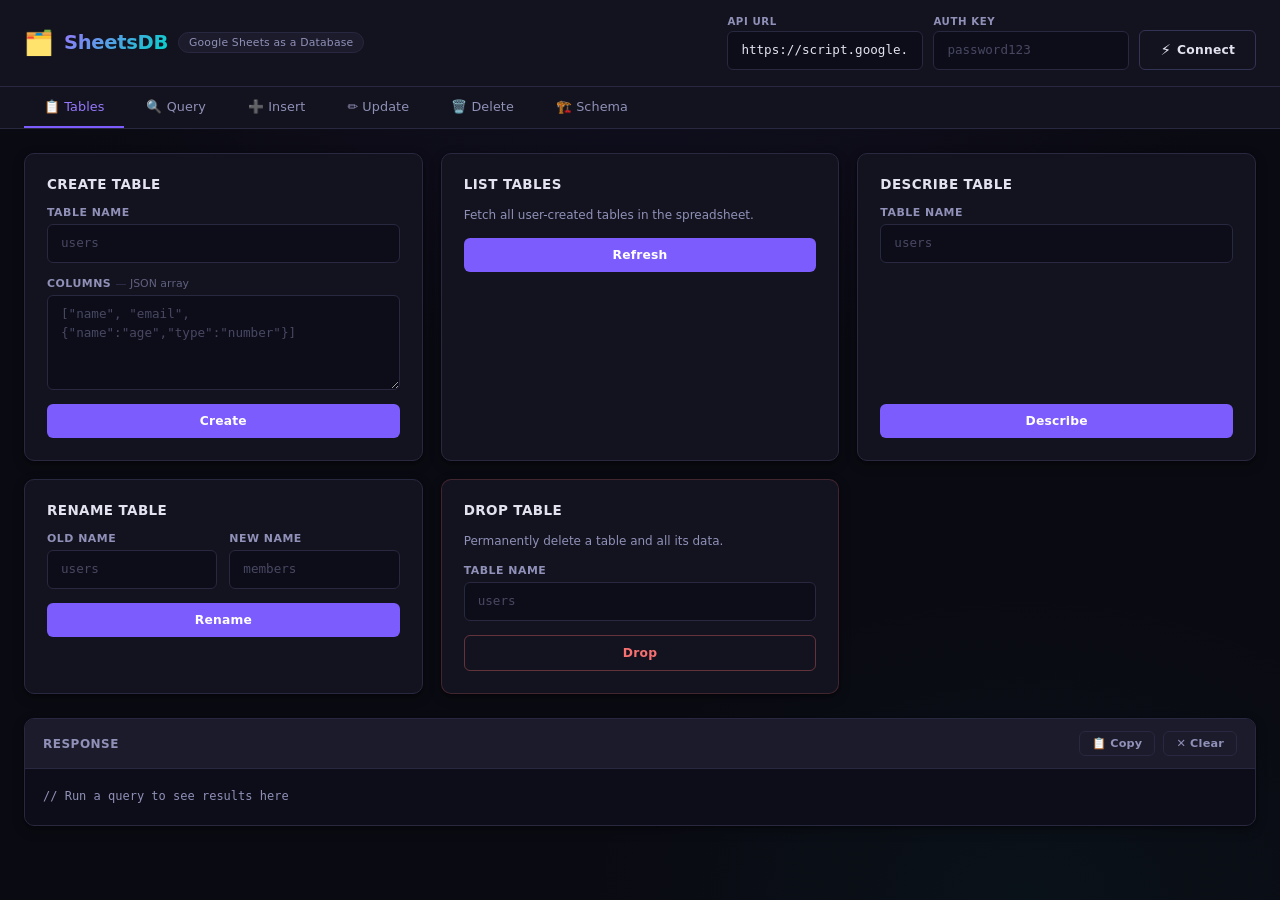
==== index.html @ 81054f44 "Website branch created" ====
<!DOCTYPE html>
<html lang="en">
<head>
<meta charset="UTF-8">
<meta name="viewport" content="width=device-width, initial-scale=1.0">
<title>SheetsDB — Google Sheets Database</title>
<link rel="stylesheet" href="styles.css">
</head>
<body>

<!-- ============================================================
     Header
============================================================ -->
<header class="header">
  <div class="header-brand">
    <span class="logo">🗂️</span>
    <h1>SheetsDB</h1>
    <span class="badge">Google Sheets as a Database</span>
  </div>
  <div class="header-config">
    <div class="config-group">
      <label for="apiUrl">API URL</label>
      <input type="text" id="apiUrl" value="https://script.google.com/macros/s/AKfycbwqo9jxBcoDenlgIgzk5Wjebfg2Gyu5W9qb6j3zvbtv10daXHPXQWfPDOC732-76v42/exec" autocomplete="off">
    </div>
    <div class="config-group">
      <label for="authKey">Auth Key</label>
      <input type="password" id="authKey" placeholder="password123" autocomplete="off">
    </div>
    <button id="btnConnect" class="btn btn-outline" title="Test connection">
      <span class="btn-icon">&#9889;</span> Connect
    </button>
  </div>
</header>

<!-- ============================================================
     Tabs
============================================================ -->
<nav class="tabs" id="tabNav">
  <button class="tab active" data-tab="tables">📋 Tables</button>
  <button class="tab" data-tab="query">🔍 Query</button>
  <button class="tab" data-tab="insert">➕ Insert</button>
  <button class="tab" data-tab="update">✏️ Update</button>
  <button class="tab" data-tab="delete">🗑️ Delete</button>
  <button class="tab" data-tab="schema">🏗️ Schema</button>
</nav>

<!-- ============================================================
     Main content
============================================================ -->
<main class="main">

  <!-- ========================================
       Tables
  ======================================== -->
  <section class="panel active" id="panel-tables">
    <div class="card-grid">

      <div class="card">
        <h3>Create Table</h3>
        <div class="field">
          <label>Table Name</label>
          <input type="text" id="ct-name" placeholder="users">
        </div>
        <div class="field">
          <label>Columns <span class="hint">JSON array</span></label>
          <textarea id="ct-columns" rows="4" placeholder='["name", "email", {"name":"age","type":"number"}]'></textarea>
        </div>
        <button class="btn btn-primary" data-action="createTable">Create</button>
      </div>

      <div class="card">
        <h3>List Tables</h3>
        <p class="card-desc">Fetch all user-created tables in the spreadsheet.</p>
        <button class="btn btn-primary" data-action="listTables">Refresh</button>
        <div id="tableList" class="inline-result"></div>
      </div>

      <div class="card">
        <h3>Describe Table</h3>
        <div class="field">
          <label>Table Name</label>
          <input type="text" id="desc-name" placeholder="users">
        </div>
        <button class="btn btn-primary" data-action="describeTable">Describe</button>
      </div>

      <div class="card">
        <h3>Rename Table</h3>
        <div class="field-row">
          <div class="field">
            <label>Old Name</label>
            <input type="text" id="rn-old" placeholder="users">
          </div>
          <div class="field">
            <label>New Name</label>
            <input type="text" id="rn-new" placeholder="members">
          </div>
        </div>
        <button class="btn btn-primary" data-action="renameTable">Rename</button>
      </div>

      <div class="card card-danger">
        <h3>Drop Table</h3>
        <p class="card-desc">Permanently delete a table and all its data.</p>
        <div class="field">
          <label>Table Name</label>
          <input type="text" id="drop-name" placeholder="users">
        </div>
        <button class="btn btn-danger" data-action="dropTable">Drop</button>
      </div>

    </div>
  </section>

  <!-- ========================================
       Query
  ======================================== -->
  <section class="panel" id="panel-query">
    <div class="card card-wide">
      <h3>SELECT Query</h3>
      <div class="field-row">
        <div class="field flex-2">
          <label>Table</label>
          <input type="text" id="q-table" placeholder="users">
        </div>
        <div class="field flex-3">
          <label>Where <span class="hint">e.g. age&gt;18;name=John</span></label>
          <input type="text" id="q-where" placeholder="age>18">
        </div>
      </div>
      <div class="field-row">
        <div class="field">
          <label>Select <span class="hint">comma-separated</span></label>
          <input type="text" id="q-select" placeholder="name,email">
        </div>
        <div class="field">
          <label>Sort <span class="hint">-age = desc, +name = asc</span></label>
          <input type="text" id="q-sort" placeholder="-age">
        </div>
        <div class="field field-sm">
          <label>Limit</label>
          <input type="number" id="q-limit" placeholder="50" min="0">
        </div>
        <div class="field field-sm">
          <label>Offset</label>
          <input type="number" id="q-offset" placeholder="0" min="0">
        </div>
      </div>
      <button class="btn btn-primary" data-action="query">Run Query</button>
      <span id="queryCount" class="result-count"></span>
    </div>
  </section>

  <!-- ========================================
       Insert
  ======================================== -->
  <section class="panel" id="panel-insert">
    <div class="card card-wide">
      <h3>Insert Rows</h3>
      <div class="field-row">
        <div class="field flex-2">
          <label>Table</label>
          <input type="text" id="ins-table" placeholder="users">
        </div>
        <div class="field" style="align-self:flex-end">
          <label class="toggle">
            <input type="checkbox" id="ins-bulk">
            <span class="toggle-track"></span>
            Bulk Insert
          </label>
        </div>
      </div>
      <div class="field">
        <label id="ins-label">Record <span class="hint">JSON object</span></label>
        <textarea id="ins-data" rows="5" placeholder='{"name":"John","age":25}'></textarea>
      </div>
      <button class="btn btn-primary" data-action="insert">Insert</button>
    </div>
  </section>

  <!-- ========================================
       Update
  ======================================== -->
  <section class="panel" id="panel-update">
    <div class="card card-wide">
      <h3>UPDATE Rows</h3>
      <div class="field">
        <label>Table</label>
        <input type="text" id="upd-table" placeholder="users">
      </div>
      <div class="field-row">
        <div class="field">
          <label>Where <span class="hint">e.g. id=4</span></label>
          <input type="text" id="upd-where" placeholder="id=4">
        </div>
        <div class="field">
          <label>Values <span class="hint">JSON object</span></label>
          <input type="text" id="upd-values" placeholder='{"email":"new@test.com"}'>
        </div>
      </div>
      <button class="btn btn-primary" data-action="update">Update</button>
    </div>
  </section>

  <!-- ========================================
       Delete
  ======================================== -->
  <section class="panel" id="panel-delete">
    <div class="card card-wide card-danger">
      <h3>DELETE Rows</h3>
      <p class="card-desc">Rows matching the where clause will be permanently removed.</p>
      <div class="field-row">
        <div class="field flex-2">
          <label>Table</label>
          <input type="text" id="del-table" placeholder="users">
        </div>
        <div class="field flex-3">
          <label>Where <span class="hint">e.g. id=4</span></label>
          <input type="text" id="del-where" placeholder="id=4">
        </div>
      </div>
      <button class="btn btn-danger" data-action="deleteRows">Delete Rows</button>
    </div>
  </section>

  <!-- ========================================
       Schema
  ======================================== -->
  <section class="panel" id="panel-schema">
    <div class="card-grid">

      <div class="card">
        <h3>Add Column</h3>
        <div class="field">
          <label>Table</label>
          <input type="text" id="ac-table" placeholder="users">
        </div>
        <div class="field-row">
          <div class="field">
            <label>Column Name</label>
            <input type="text" id="ac-name" placeholder="email">
          </div>
          <div class="field field-sm">
            <label>Type</label>
            <select id="ac-type">
              <option value="string">string</option>
              <option value="number">number</option>
              <option value="boolean">boolean</option>
              <option value="date">date</option>
              <option value="json">json</option>
            </select>
          </div>
        </div>
        <button class="btn btn-primary" data-action="addColumn">Add Column</button>
      </div>

      <div class="card">
        <h3>Remove Column</h3>
        <div class="field-row">
          <div class="field">
            <label>Table</label>
            <input type="text" id="rc-table" placeholder="users">
          </div>
          <div class="field">
            <label>Column</label>
            <input type="text" id="rc-name" placeholder="email">
          </div>
        </div>
        <button class="btn btn-danger" data-action="removeColumn">Remove</button>
      </div>

      <div class="card">
        <h3>Rename Column</h3>
        <div class="field">
          <label>Table</label>
          <input type="text" id="rnc-table" placeholder="users">
        </div>
        <div class="field-row">
          <div class="field">
            <label>Old Name</label>
            <input type="text" id="rnc-old" placeholder="email">
          </div>
          <div class="field">
            <label>New Name</label>
            <input type="text" id="rnc-new" placeholder="address">
          </div>
        </div>
        <button class="btn btn-primary" data-action="renameColumn">Rename</button>
      </div>

      <div class="card">
        <h3>Change Column Type</h3>
        <div class="field">
          <label>Table</label>
          <input type="text" id="cct-table" placeholder="users">
        </div>
        <div class="field-row">
          <div class="field">
            <label>Column</label>
            <input type="text" id="cct-column" placeholder="age">
          </div>
          <div class="field field-sm">
            <label>New Type</label>
            <select id="cct-type">
              <option value="string">string</option>
              <option value="number">number</option>
              <option value="boolean">boolean</option>
              <option value="date">date</option>
              <option value="json">json</option>
            </select>
          </div>
        </div>
        <button class="btn btn-primary" data-action="changeColumnType">Change Type</button>
      </div>

    </div>
  </section>

</main>

<!-- ============================================================
     Results panel
============================================================ -->
<section class="results" id="results">
  <div class="results-header">
    <h2>Response</h2>
    <div class="results-meta">
      <span id="resStatus" class="status-pill"></span>
      <span id="resTime" class="res-time"></span>
      <button id="btnCopy" class="btn btn-small" title="Copy response">📋 Copy</button>
      <button id="btnClear" class="btn btn-small" title="Clear results">✕ Clear</button>
    </div>
  </div>
  <pre id="resBody" class="results-body">// Run a query to see results here</pre>
</section>

<!-- ============================================================
     Toast container
============================================================ -->
<div class="toast-container" id="toasts"></div>

<script src="script.js"></script>
</body>
</html>
---- styles.css ----
/* ============================================================
   SheetsDB Demo — Premium Dark Theme
============================================================ */

:root {
  --bg:        #0a0a12;
  --surface:   #13131f;
  --surface2:  #1b1b2b;
  --border:    #282840;
  --border2:   #333355;
  --primary:   #7c5cfc;
  --primary-h: #9678fd;
  --primary-d: #6540e0;
  --secondary: #00d4c8;
  --success:   #2dd4bf;
  --error:     #f87171;
  --error-d:   #dc2626;
  --warning:   #fbbf24;
  --text:      #e2e2f0;
  --text-dim:  #9090b8;
  --text-muted:#606080;
  --code-bg:   #0d0d1a;
  --radius:    10px;
  --radius-sm: 6px;
  --shadow:    0 1px 3px rgba(0,0,0,.4), 0 4px 12px rgba(0,0,0,.25);
  --font:      'Inter', system-ui, -apple-system, 'Segoe UI', sans-serif;
  --mono:      'JetBrains Mono', 'Fira Code', 'Cascadia Code', monospace;
  --transition: 180ms ease;
}

*, *::before, *::after { box-sizing: border-box; margin: 0; padding: 0; }

html {
  font-size: 15px;
  background: var(--bg);
  color: var(--text);
  font-family: var(--font);
  -webkit-font-smoothing: antialiased;
}

body {
  min-height: 100vh;
  display: flex;
  flex-direction: column;
  background:
    radial-gradient(ellipse 70% 60% at 50% 0%, rgba(124,92,252,.06) 0%, transparent 70%),
    radial-gradient(ellipse 50% 50% at 80% 100%, rgba(0,212,200,.04) 0%, transparent 70%),
    var(--bg);
}

/* ============================================================
   Header
============================================================ */

.header {
  display: flex;
  align-items: center;
  justify-content: space-between;
  flex-wrap: wrap;
  gap: 16px;
  padding: 16px 24px;
  background: var(--surface);
  border-bottom: 1px solid var(--border);
  backdrop-filter: blur(12px);
  position: sticky;
  top: 0;
  z-index: 100;
}

.header-brand {
  display: flex;
  align-items: center;
  gap: 10px;
}

.logo { font-size: 1.6rem; }

.header-brand h1 {
  font-size: 1.3rem;
  font-weight: 700;
  letter-spacing: -.3px;
  background: linear-gradient(135deg, var(--primary-h), var(--secondary));
  -webkit-background-clip: text;
  -webkit-text-fill-color: transparent;
  background-clip: text;
}

.badge {
  font-size: .72rem;
  font-weight: 500;
  color: var(--text-dim);
  background: var(--surface2);
  border: 1px solid var(--border);
  padding: 3px 10px;
  border-radius: 99px;
  letter-spacing: .2px;
}

.header-config {
  display: flex;
  align-items: flex-end;
  gap: 10px;
  flex-wrap: wrap;
}

.config-group {
  display: flex;
  flex-direction: column;
  gap: 4px;
}

.config-group label {
  font-size: .68rem;
  font-weight: 600;
  text-transform: uppercase;
  letter-spacing: .6px;
  color: var(--text-dim);
}

.config-group input {
  width: 260px;
  padding: 8px 12px;
  font-size: .82rem;
  font-family: var(--mono);
}

/* ============================================================
   Tabs
============================================================ */

.tabs {
  display: flex;
  gap: 2px;
  padding: 0 24px;
  background: var(--surface);
  border-bottom: 1px solid var(--border);
  overflow-x: auto;
}

.tab {
  padding: 12px 20px;
  font-size: .85rem;
  font-weight: 500;
  color: var(--text-dim);
  background: none;
  border: none;
  border-bottom: 2px solid transparent;
  cursor: pointer;
  transition: all var(--transition);
  white-space: nowrap;
  font-family: var(--font);
  letter-spacing: .1px;
}

.tab:hover { color: var(--text); background: rgba(255,255,255,.02); }

.tab.active {
  color: var(--primary-h);
  border-bottom-color: var(--primary);
}

/* ============================================================
   Panel system
============================================================ */

.panel { display: none; padding: 24px; }
.panel.active { display: block; animation: fadeIn .25s ease; }

@keyframes fadeIn {
  from { opacity: 0; transform: translateY(6px); }
  to   { opacity: 1; transform: translateY(0); }
}

/* ============================================================
   Cards
============================================================ */

.card-grid {
  display: grid;
  grid-template-columns: repeat(auto-fill, minmax(360px, 1fr));
  gap: 18px;
}

.card {
  background: var(--surface);
  border: 1px solid var(--border);
  border-radius: var(--radius);
  padding: 22px;
  display: flex;
  flex-direction: column;
  gap: 14px;
  box-shadow: var(--shadow);
  transition: border-color var(--transition);
}

.card:hover { border-color: var(--border2); }

.card-wide { max-width: 820px; }

.card h3 {
  font-size: .9rem;
  font-weight: 700;
  letter-spacing: -.2px;
  color: var(--text);
  text-transform: uppercase;
  letter-spacing: .4px;
}

.card-desc {
  font-size: .8rem;
  color: var(--text-dim);
  line-height: 1.5;
}

.card-danger {
  border-color: rgba(248,113,113,.2);
}

.card-danger:hover {
  border-color: rgba(248,113,113,.4);
}

/* ============================================================
   Fields
============================================================ */

.field {
  display: flex;
  flex-direction: column;
  gap: 5px;
  flex: 1;
}

.field-sm { flex: 0 0 110px; }
.flex-2  { flex: 2; }
.flex-3  { flex: 3; }

.field label {
  font-size: .73rem;
  font-weight: 600;
  color: var(--text-dim);
  text-transform: uppercase;
  letter-spacing: .5px;
}

.hint {
  font-weight: 400;
  text-transform: none;
  color: var(--text-muted);
  letter-spacing: 0;
}

.hint::before { content: "— "; color: var(--border2); }

.field-row {
  display: flex;
  gap: 12px;
  align-items: flex-start;
}

/* ============================================================
   Inputs
============================================================ */

input[type="text"],
input[type="number"],
input[type="password"],
select,
textarea {
  width: 100%;
  padding: 9px 13px;
  background: var(--code-bg);
  border: 1px solid var(--border);
  border-radius: var(--radius-sm);
  color: var(--text);
  font-size: .84rem;
  font-family: var(--mono);
  transition: all var(--transition);
  outline: none;
  line-height: 1.5;
}

input:focus, select:focus, textarea:focus {
  border-color: var(--primary);
  box-shadow: 0 0 0 3px rgba(124,92,252,.12);
}

textarea { resize: vertical; min-height: 80px; }

select {
  cursor: pointer;
  appearance: none;
  background-image: url("data:image/svg+xml,%3Csvg xmlns='http://www.w3.org/2000/svg' width='12' height='12' viewBox='0 0 24 24' fill='none' stroke='%239090b8' stroke-width='2'%3E%3Cpath d='m6 9 6 6 6-6'/%3E%3C/svg%3E");
  background-repeat: no-repeat;
  background-position: right 10px center;
  padding-right: 32px;
}

::placeholder { color: var(--text-muted); opacity: .7; }

/* toggle */
.toggle {
  display: flex;
  align-items: center;
  gap: 8px;
  cursor: pointer;
  font-size: .8rem;
  color: var(--text-dim);
  user-select: none;
}

.toggle input { display: none; }

.toggle-track {
  width: 36px;
  height: 20px;
  background: var(--border);
  border-radius: 99px;
  position: relative;
  transition: all var(--transition);
}

.toggle-track::after {
  content: '';
  position: absolute;
  top: 2px;
  left: 2px;
  width: 16px;
  height: 16px;
  background: var(--text-dim);
  border-radius: 50%;
  transition: all var(--transition);
}

.toggle input:checked + .toggle-track {
  background: var(--primary-d);
}

.toggle input:checked + .toggle-track::after {
  left: 18px;
  background: var(--primary-h);
}

/* ============================================================
   Buttons
============================================================ */

.btn {
  display: inline-flex;
  align-items: center;
  justify-content: center;
  gap: 6px;
  padding: 10px 20px;
  font-size: .82rem;
  font-weight: 600;
  font-family: var(--font);
  border: none;
  border-radius: var(--radius-sm);
  cursor: pointer;
  transition: all var(--transition);
  letter-spacing: .2px;
  white-space: nowrap;
}

.btn:active { transform: scale(.97); }

.btn-primary {
  background: var(--primary);
  color: #fff;
}

.btn-primary:hover { background: var(--primary-h); box-shadow: 0 4px 16px rgba(124,92,252,.35); }

.btn-danger {
  background: transparent;
  color: var(--error);
  border: 1px solid rgba(248,113,113,.35);
}

.btn-danger:hover { background: var(--error); color: #fff; border-color: var(--error); }

.btn-outline {
  background: transparent;
  color: var(--text);
  border: 1px solid var(--border2);
}

.btn-outline:hover { border-color: var(--primary); color: var(--primary-h); }

.btn-small {
  padding: 5px 12px;
  font-size: .75rem;
  background: var(--surface2);
  color: var(--text-dim);
  border: 1px solid var(--border);
  border-radius: var(--radius-sm);
}

.btn-small:hover { color: var(--text); border-color: var(--border2); }

.btn-icon { font-size: 1rem; }

/* ============================================================
   Results panel
============================================================ */

.results {
  margin: 0 24px 24px;
  background: var(--surface);
  border: 1px solid var(--border);
  border-radius: var(--radius);
  box-shadow: var(--shadow);
  overflow: hidden;
}

.results-header {
  display: flex;
  align-items: center;
  justify-content: space-between;
  padding: 12px 18px;
  background: var(--surface2);
  border-bottom: 1px solid var(--border);
  gap: 12px;
}

.results-header h2 {
  font-size: .8rem;
  font-weight: 700;
  text-transform: uppercase;
  letter-spacing: .5px;
  color: var(--text-dim);
}

.results-meta {
  display: flex;
  align-items: center;
  gap: 8px;
}

.status-pill {
  font-size: .7rem;
  font-weight: 700;
  padding: 2px 10px;
  border-radius: 99px;
  text-transform: uppercase;
  letter-spacing: .4px;
  opacity: 0;
  transition: opacity var(--transition);
}

.status-pill.ok    { opacity: 1; background: rgba(45,212,191,.15); color: var(--success); }
.status-pill.error { opacity: 1; background: rgba(248,113,113,.15); color: var(--error); }
.status-pill.info  { opacity: 1; background: rgba(124,92,252,.15); color: var(--primary-h); }

.res-time {
  font-size: .7rem;
  color: var(--text-muted);
  font-family: var(--mono);
}

.results-body {
  padding: 18px;
  font-family: var(--mono);
  font-size: .8rem;
  line-height: 1.65;
  color: var(--text-dim);
  background: var(--code-bg);
  overflow-x: auto;
  max-height: 460px;
  overflow-y: auto;
  white-space: pre-wrap;
  word-break: break-all;
}

.results-body.json-loaded { color: var(--text); }

/* ============================================================
   Inline result
============================================================ */

.inline-result {
  margin-top: 8px;
  font-family: var(--mono);
  font-size: .78rem;
  color: var(--text-dim);
  background: var(--code-bg);
  border: 1px solid var(--border);
  border-radius: var(--radius-sm);
  padding: 10px 14px;
  max-height: 160px;
  overflow-y: auto;
  white-space: pre-wrap;
}

.inline-result:empty { display: none; }

.result-count {
  font-size: .78rem;
  color: var(--text-dim);
  margin-left: 10px;
  font-family: var(--mono);
}

.result-count:empty { display: none; }

/* ============================================================
   Toast
============================================================ */

.toast-container {
  position: fixed;
  bottom: 20px;
  right: 20px;
  display: flex;
  flex-direction: column-reverse;
  gap: 8px;
  z-index: 999;
}

.toast {
  padding: 12px 20px;
  border-radius: var(--radius-sm);
  font-size: .82rem;
  font-weight: 500;
  color: #fff;
  box-shadow: 0 6px 24px rgba(0,0,0,.4);
  animation: slideIn .3s ease;
  max-width: 380px;
  backdrop-filter: blur(12px);
}

.toast.success { background: rgba(45,212,191,.9); }
.toast.error   { background: rgba(248,113,113,.9); }
.toast.info    { background: rgba(124,92,252,.9); }

@keyframes slideIn {
  from { opacity: 0; transform: translateX(30px); }
  to   { opacity: 1; transform: translateX(0); }
}

/* ============================================================
   Scrollbar
============================================================ */

::-webkit-scrollbar { width: 6px; height: 6px; }

::-webkit-scrollbar-track { background: transparent; }

::-webkit-scrollbar-thumb {
  background: var(--border2);
  border-radius: 99px;
}

::-webkit-scrollbar-thumb:hover { background: var(--text-muted); }

/* ============================================================
   Responsive
============================================================ */

@media (max-width: 768px) {
  .header {
    flex-direction: column;
    align-items: flex-start;
    padding: 14px 16px;
  }

  .header-config {
    width: 100%;
    flex-direction: column;
    align-items: stretch;
  }

  .config-group input { width: 100%; }

  .tabs { padding: 0 12px; gap: 0; }
  .tab { padding: 10px 14px; font-size: .78rem; }

  .panel { padding: 16px; }

  .card-grid { grid-template-columns: 1fr; }

  .field-row { flex-direction: column; }
  .field-sm { flex: 1; }

  .results { margin: 0 12px 16px; }
}
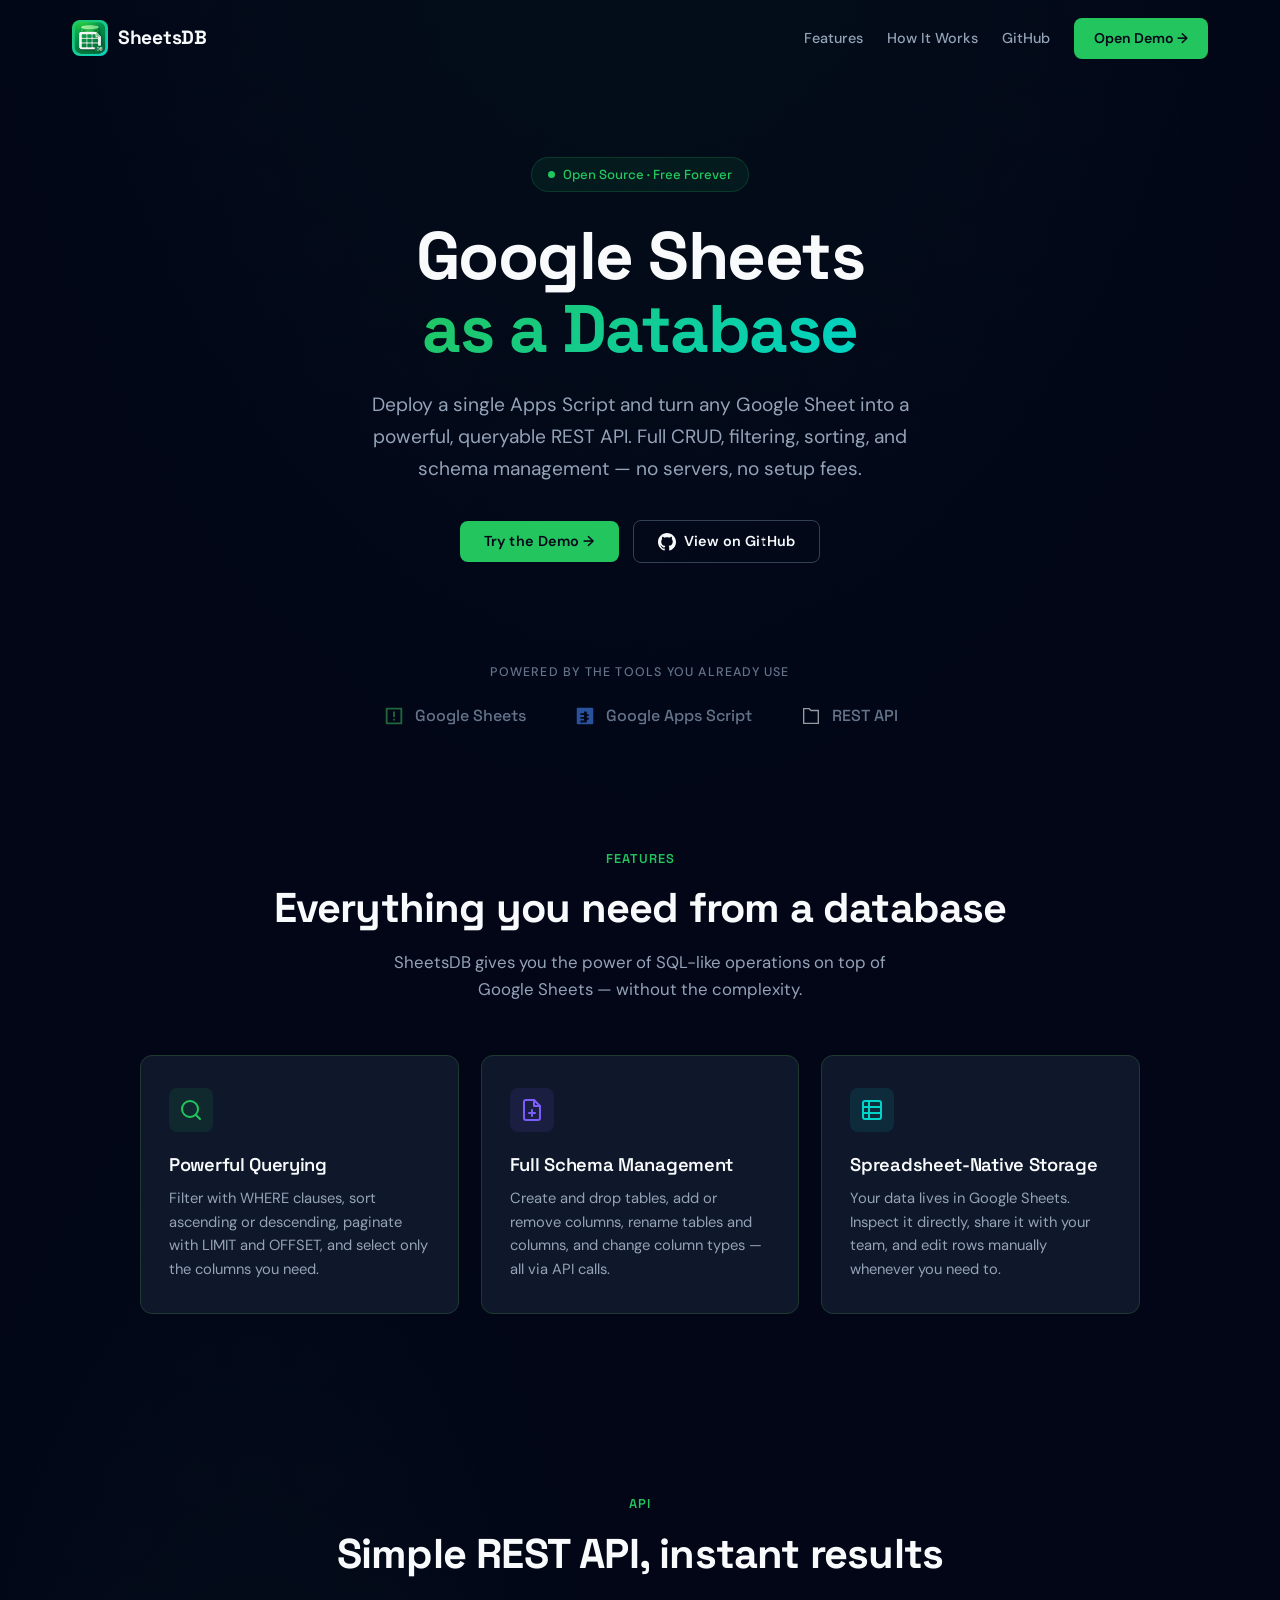
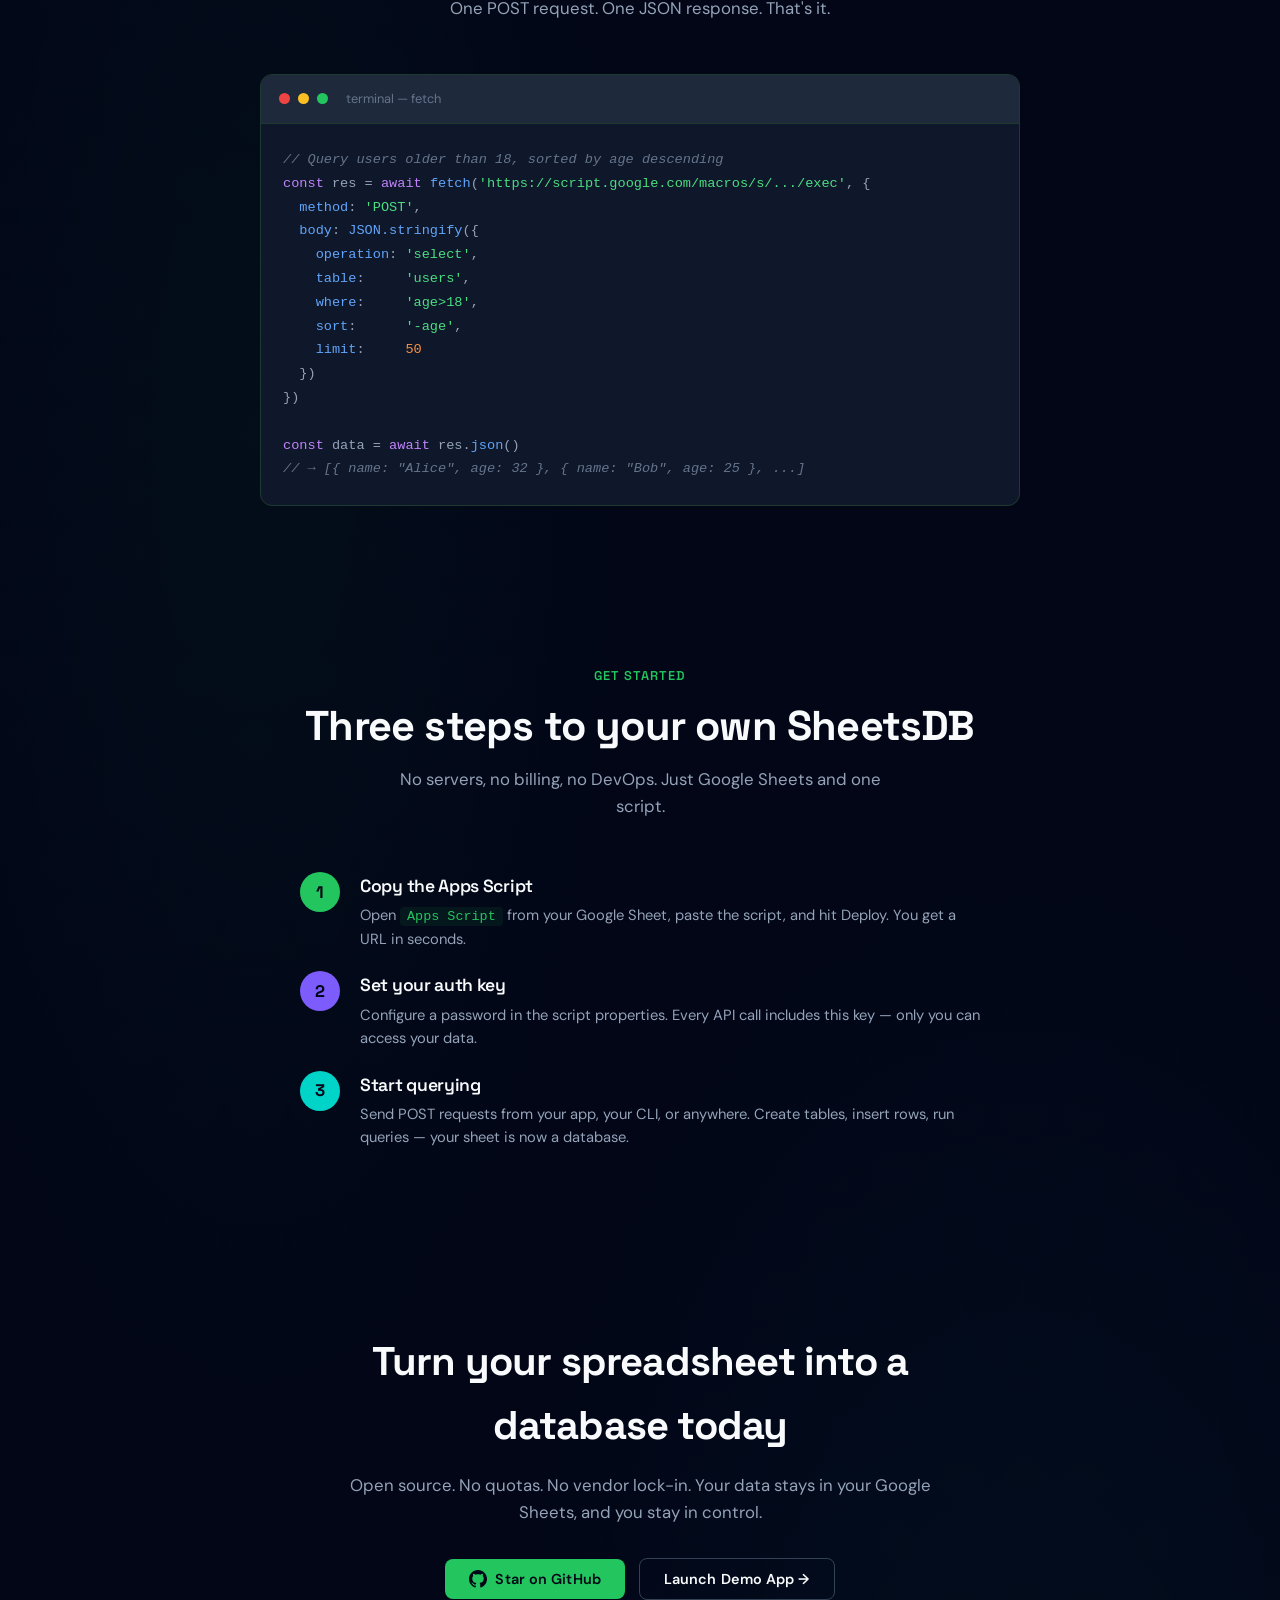
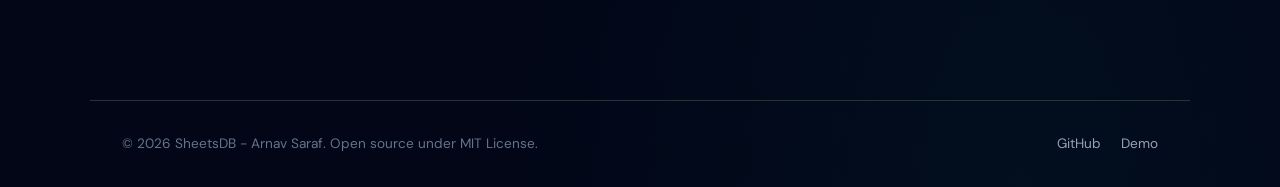
==== commit 131400ed: "Website demo finished I think" ====
--- a/index.html
+++ b/index.html
@@ -3,342 +3,186 @@
 <head>
 <meta charset="UTF-8">
 <meta name="viewport" content="width=device-width, initial-scale=1.0">
-<title>SheetsDB — Google Sheets Database</title>
+<title>SheetsDB — Google Sheets as a Database</title>
+<meta name="description" content="Turn any Google Sheet into a powerful, queryable database with a single Apps Script deployment. CRUD operations, filtering, sorting — all via REST API.">
+<link rel="preconnect" href="https://fonts.googleapis.com">
+<link rel="preconnect" href="https://fonts.gstatic.com" crossorigin>
+<link href="https://fonts.googleapis.com/css2?family=DM+Sans:wght@400;500;600;700&family=Space+Grotesk:wght@400;500;600;700&display=swap" rel="stylesheet">
+<link rel="icon" type="image/png" href="favicon.png">
 <link rel="stylesheet" href="styles.css">
 </head>
 <body>
 
-<!-- ============================================================
-     Header
-============================================================ -->
-<header class="header">
-  <div class="header-brand">
-    <span class="logo">🗂️</span>
-    <h1>SheetsDB</h1>
-    <span class="badge">Google Sheets as a Database</span>
+<!-- Nav -->
+<nav class="nav">
+  <a href="#" class="nav-brand">
+    <img class="nav-logo" src="favicon.png" alt="SheetsDB" width="36" height="36">
+    <span class="nav-name">SheetsDB</span>
+  </a>
+  <div class="nav-links">
+    <a href="#features" class="nav-link hide-mobile">Features</a>
+    <a href="#how-it-works" class="nav-link hide-mobile">How It Works</a>
+    <a href="https://github.com/Arnav-Saraf-Official/sheetsDB" class="nav-link" target="_blank" rel="noopener">GitHub</a>
+    <a href="app/" class="nav-cta">Open Demo →</a>
   </div>
-  <div class="header-config">
-    <div class="config-group">
-      <label for="apiUrl">API URL</label>
-      <input type="text" id="apiUrl" value="https://script.google.com/macros/s/AKfycbwqo9jxBcoDenlgIgzk5Wjebfg2Gyu5W9qb6j3zvbtv10daXHPXQWfPDOC732-76v42/exec" autocomplete="off">
-    </div>
-    <div class="config-group">
-      <label for="authKey">Auth Key</label>
-      <input type="password" id="authKey" placeholder="password123" autocomplete="off">
-    </div>
-    <button id="btnConnect" class="btn btn-outline" title="Test connection">
-      <span class="btn-icon">&#9889;</span> Connect
-    </button>
-  </div>
-</header>
-
-<!-- ============================================================
-     Tabs
-============================================================ -->
-<nav class="tabs" id="tabNav">
-  <button class="tab active" data-tab="tables">📋 Tables</button>
-  <button class="tab" data-tab="query">🔍 Query</button>
-  <button class="tab" data-tab="insert">➕ Insert</button>
-  <button class="tab" data-tab="update">✏️ Update</button>
-  <button class="tab" data-tab="delete">🗑️ Delete</button>
-  <button class="tab" data-tab="schema">🏗️ Schema</button>
 </nav>
 
-<!-- ============================================================
-     Main content
-============================================================ -->
-<main class="main">
+<!-- Hero -->
+<section class="hero">
+  <div class="hero-badge">
+    <span class="hero-badge-dot"></span>
+    Open Source · Free Forever
+  </div>
+  <h1>Google Sheets<br><span>as a Database</span></h1>
+  <p class="hero-sub">
+    Deploy a single Apps Script and turn any Google Sheet into a powerful,
+    queryable REST API. Full CRUD, filtering, sorting, and schema management
+    — no servers, no setup fees.
+  </p>
+  <div class="hero-actions">
+    <a href="app/" class="btn btn-primary">Try the Demo →</a>
+    <a href="https://github.com/Arnav-Saraf-Official/sheetsDB" class="btn btn-secondary" target="_blank" rel="noopener">
+      <svg width="18" height="18" viewBox="0 0 24 24" fill="currentColor"><path d="M12 0C5.37 0 0 5.37 0 12c0 5.3 3.438 9.8 8.205 11.385.6.113.82-.258.82-.577 0-.285-.01-1.04-.015-2.04-3.338.724-4.042-1.61-4.042-1.61-.546-1.385-1.335-1.755-1.335-1.755-1.087-.744.084-.729.084-.729 1.205.084 1.838 1.236 1.838 1.236 1.07 1.835 2.809 1.305 3.495.998.108-.776.418-1.305.762-1.604-2.665-.3-5.466-1.332-5.466-5.93 0-1.31.465-2.38 1.235-3.22-.135-.303-.54-1.523.105-3.176 0 0 1.005-.322 3.3 1.23.96-.267 1.98-.399 3-.405 1.02.006 2.04.138 3 .405 2.28-1.552 3.285-1.23 3.285-1.23.645 1.653.24 2.873.12 3.176.765.84 1.23 1.91 1.23 3.22 0 4.61-2.805 5.625-5.475 5.92.42.36.81 1.096.81 2.22 0 1.605-.015 2.896-.015 3.286 0 .315.21.69.825.57C20.565 21.795 24 17.295 24 12 24 5.37 18.63 0 12 0z"/></svg>
+      View on GitHub
+    </a>
+  </div>
+</section>
 
-  <!-- ========================================
-       Tables
-  ======================================== -->
-  <section class="panel active" id="panel-tables">
-    <div class="card-grid">
-
-      <div class="card">
-        <h3>Create Table</h3>
-        <div class="field">
-          <label>Table Name</label>
-          <input type="text" id="ct-name" placeholder="users">
-        </div>
-        <div class="field">
-          <label>Columns <span class="hint">JSON array</span></label>
-          <textarea id="ct-columns" rows="4" placeholder='["name", "email", {"name":"age","type":"number"}]'></textarea>
-        </div>
-        <button class="btn btn-primary" data-action="createTable">Create</button>
-      </div>
-
-      <div class="card">
-        <h3>List Tables</h3>
-        <p class="card-desc">Fetch all user-created tables in the spreadsheet.</p>
-        <button class="btn btn-primary" data-action="listTables">Refresh</button>
-        <div id="tableList" class="inline-result"></div>
-      </div>
-
-      <div class="card">
-        <h3>Describe Table</h3>
-        <div class="field">
-          <label>Table Name</label>
-          <input type="text" id="desc-name" placeholder="users">
-        </div>
-        <button class="btn btn-primary" data-action="describeTable">Describe</button>
-      </div>
-
-      <div class="card">
-        <h3>Rename Table</h3>
-        <div class="field-row">
-          <div class="field">
-            <label>Old Name</label>
-            <input type="text" id="rn-old" placeholder="users">
-          </div>
-          <div class="field">
-            <label>New Name</label>
-            <input type="text" id="rn-new" placeholder="members">
-          </div>
-        </div>
-        <button class="btn btn-primary" data-action="renameTable">Rename</button>
-      </div>
-
-      <div class="card card-danger">
-        <h3>Drop Table</h3>
-        <p class="card-desc">Permanently delete a table and all its data.</p>
-        <div class="field">
-          <label>Table Name</label>
-          <input type="text" id="drop-name" placeholder="users">
-        </div>
-        <button class="btn btn-danger" data-action="dropTable">Drop</button>
-      </div>
-
+<!-- Logo Bar -->
+<div class="logo-bar">
+  <p class="logo-bar-label">Powered by the tools you already use</p>
+  <div class="logo-bar-icons">
+    <div class="logo-bar-icon">
+      <svg width="22" height="22" viewBox="0 0 24 24" fill="#34A853"><path d="M4 3h16a1 1 0 0 1 1 1v16a1 1 0 0 1-1 1H4a1 1 0 0 1-1-1V4a1 1 0 0 1 1-1zm1 2v14h14V5H5zm6 2h2v6h-2V7zm0 8h2v2h-2v-2z"/></svg>
+      Google Sheets
     </div>
-  </section>
-
-  <!-- ========================================
-       Query
-  ======================================== -->
-  <section class="panel" id="panel-query">
-    <div class="card card-wide">
-      <h3>SELECT Query</h3>
-      <div class="field-row">
-        <div class="field flex-2">
-          <label>Table</label>
-          <input type="text" id="q-table" placeholder="users">
-        </div>
-        <div class="field flex-3">
-          <label>Where <span class="hint">e.g. age&gt;18;name=John</span></label>
-          <input type="text" id="q-where" placeholder="age>18">
-        </div>
-      </div>
-      <div class="field-row">
-        <div class="field">
-          <label>Select <span class="hint">comma-separated</span></label>
-          <input type="text" id="q-select" placeholder="name,email">
-        </div>
-        <div class="field">
-          <label>Sort <span class="hint">-age = desc, +name = asc</span></label>
-          <input type="text" id="q-sort" placeholder="-age">
-        </div>
-        <div class="field field-sm">
-          <label>Limit</label>
-          <input type="number" id="q-limit" placeholder="50" min="0">
-        </div>
-        <div class="field field-sm">
-          <label>Offset</label>
-          <input type="number" id="q-offset" placeholder="0" min="0">
-        </div>
-      </div>
-      <button class="btn btn-primary" data-action="query">Run Query</button>
-      <span id="queryCount" class="result-count"></span>
+    <div class="logo-bar-icon">
+      <svg width="22" height="22" viewBox="0 0 24 24" fill="#4285F4"><path d="M4 3h16a1 1 0 0 1 1 1v16a1 1 0 0 1-1 1H4a1 1 0 0 1-1-1V4a1 1 0 0 1 1-1zm7 4v2H7v2h4v2H7v2h4v2H7v2h6a1 1 0 0 0 1-1v-2h2v-2h-2v-2h2v-2h-2V8a1 1 0 0 0-1-1h-2z"/></svg>
+      Google Apps Script
     </div>
-  </section>
-
-  <!-- ========================================
-       Insert
-  ======================================== -->
-  <section class="panel" id="panel-insert">
-    <div class="card card-wide">
-      <h3>Insert Rows</h3>
-      <div class="field-row">
-        <div class="field flex-2">
-          <label>Table</label>
-          <input type="text" id="ins-table" placeholder="users">
-        </div>
-        <div class="field" style="align-self:flex-end">
-          <label class="toggle">
-            <input type="checkbox" id="ins-bulk">
-            <span class="toggle-track"></span>
-            Bulk Insert
-          </label>
-        </div>
-      </div>
-      <div class="field">
-        <label id="ins-label">Record <span class="hint">JSON object</span></label>
-        <textarea id="ins-data" rows="5" placeholder='{"name":"John","age":25}'></textarea>
-      </div>
-      <button class="btn btn-primary" data-action="insert">Insert</button>
-    </div>
-  </section>
-
-  <!-- ========================================
-       Update
-  ======================================== -->
-  <section class="panel" id="panel-update">
-    <div class="card card-wide">
-      <h3>UPDATE Rows</h3>
-      <div class="field">
-        <label>Table</label>
-        <input type="text" id="upd-table" placeholder="users">
-      </div>
-      <div class="field-row">
-        <div class="field">
-          <label>Where <span class="hint">e.g. id=4</span></label>
-          <input type="text" id="upd-where" placeholder="id=4">
-        </div>
-        <div class="field">
-          <label>Values <span class="hint">JSON object</span></label>
-          <input type="text" id="upd-values" placeholder='{"email":"new@test.com"}'>
-        </div>
-      </div>
-      <button class="btn btn-primary" data-action="update">Update</button>
-    </div>
-  </section>
-
-  <!-- ========================================
-       Delete
-  ======================================== -->
-  <section class="panel" id="panel-delete">
-    <div class="card card-wide card-danger">
-      <h3>DELETE Rows</h3>
-      <p class="card-desc">Rows matching the where clause will be permanently removed.</p>
-      <div class="field-row">
-        <div class="field flex-2">
-          <label>Table</label>
-          <input type="text" id="del-table" placeholder="users">
-        </div>
-        <div class="field flex-3">
-          <label>Where <span class="hint">e.g. id=4</span></label>
-          <input type="text" id="del-where" placeholder="id=4">
-        </div>
-      </div>
-      <button class="btn btn-danger" data-action="deleteRows">Delete Rows</button>
-    </div>
-  </section>
-
-  <!-- ========================================
-       Schema
-  ======================================== -->
-  <section class="panel" id="panel-schema">
-    <div class="card-grid">
-
-      <div class="card">
-        <h3>Add Column</h3>
-        <div class="field">
-          <label>Table</label>
-          <input type="text" id="ac-table" placeholder="users">
-        </div>
-        <div class="field-row">
-          <div class="field">
-            <label>Column Name</label>
-            <input type="text" id="ac-name" placeholder="email">
-          </div>
-          <div class="field field-sm">
-            <label>Type</label>
-            <select id="ac-type">
-              <option value="string">string</option>
-              <option value="number">number</option>
-              <option value="boolean">boolean</option>
-              <option value="date">date</option>
-              <option value="json">json</option>
-            </select>
-          </div>
-        </div>
-        <button class="btn btn-primary" data-action="addColumn">Add Column</button>
-      </div>
-
-      <div class="card">
-        <h3>Remove Column</h3>
-        <div class="field-row">
-          <div class="field">
-            <label>Table</label>
-            <input type="text" id="rc-table" placeholder="users">
-          </div>
-          <div class="field">
-            <label>Column</label>
-            <input type="text" id="rc-name" placeholder="email">
-          </div>
-        </div>
-        <button class="btn btn-danger" data-action="removeColumn">Remove</button>
-      </div>
-
-      <div class="card">
-        <h3>Rename Column</h3>
-        <div class="field">
-          <label>Table</label>
-          <input type="text" id="rnc-table" placeholder="users">
-        </div>
-        <div class="field-row">
-          <div class="field">
-            <label>Old Name</label>
-            <input type="text" id="rnc-old" placeholder="email">
-          </div>
-          <div class="field">
-            <label>New Name</label>
-            <input type="text" id="rnc-new" placeholder="address">
-          </div>
-        </div>
-        <button class="btn btn-primary" data-action="renameColumn">Rename</button>
-      </div>
-
-      <div class="card">
-        <h3>Change Column Type</h3>
-        <div class="field">
-          <label>Table</label>
-          <input type="text" id="cct-table" placeholder="users">
-        </div>
-        <div class="field-row">
-          <div class="field">
-            <label>Column</label>
-            <input type="text" id="cct-column" placeholder="age">
-          </div>
-          <div class="field field-sm">
-            <label>New Type</label>
-            <select id="cct-type">
-              <option value="string">string</option>
-              <option value="number">number</option>
-              <option value="boolean">boolean</option>
-              <option value="date">date</option>
-              <option value="json">json</option>
-            </select>
-          </div>
-        </div>
-        <button class="btn btn-primary" data-action="changeColumnType">Change Type</button>
-      </div>
-
-    </div>
-  </section>
-
-</main>
-
-<!-- ============================================================
-     Results panel
-============================================================ -->
-<section class="results" id="results">
-  <div class="results-header">
-    <h2>Response</h2>
-    <div class="results-meta">
-      <span id="resStatus" class="status-pill"></span>
-      <span id="resTime" class="res-time"></span>
-      <button id="btnCopy" class="btn btn-small" title="Copy response">📋 Copy</button>
-      <button id="btnClear" class="btn btn-small" title="Clear results">✕ Clear</button>
+    <div class="logo-bar-icon">
+      <svg width="22" height="22" viewBox="0 0 24 24" fill="none" stroke="#F8FAFC" stroke-width="1.5" stroke-linecap="round"><path d="M4 20V4h6l2 2h8v14H4z"/></svg>
+      REST API
     </div>
   </div>
-  <pre id="resBody" class="results-body">// Run a query to see results here</pre>
+</div>
+
+<!-- Features -->
+<section class="features" id="features">
+  <p class="section-label">Features</p>
+  <h2 class="section-heading">Everything you need from a database</h2>
+  <p class="section-sub">SheetsDB gives you the power of SQL-like operations on top of Google Sheets — without the complexity.</p>
+  <div class="feature-grid">
+    <div class="feature-card">
+      <div class="feature-icon green">
+        <svg width="24" height="24" viewBox="0 0 24 24" fill="none" stroke="currentColor" stroke-width="2" stroke-linecap="round" stroke-linejoin="round"><circle cx="11" cy="11" r="8"/><path d="m21 21-4.3-4.3"/></svg>
+      </div>
+      <h3>Powerful Querying</h3>
+      <p>Filter with WHERE clauses, sort ascending or descending, paginate with LIMIT and OFFSET, and select only the columns you need.</p>
+    </div>
+    <div class="feature-card">
+      <div class="feature-icon purple">
+        <svg width="24" height="24" viewBox="0 0 24 24" fill="none" stroke="currentColor" stroke-width="2" stroke-linecap="round" stroke-linejoin="round"><path d="M14 2H6a2 2 0 0 0-2 2v16a2 2 0 0 0 2 2h12a2 2 0 0 0 2-2V8z"/><polyline points="14 2 14 8 20 8"/><line x1="12" y1="18" x2="12" y2="12"/><line x1="9" y1="15" x2="15" y2="15"/></svg>
+      </div>
+      <h3>Full Schema Management</h3>
+      <p>Create and drop tables, add or remove columns, rename tables and columns, and change column types — all via API calls.</p>
+    </div>
+    <div class="feature-card">
+      <div class="feature-icon cyan">
+        <svg width="24" height="24" viewBox="0 0 24 24" fill="none" stroke="currentColor" stroke-width="2" stroke-linecap="round" stroke-linejoin="round"><rect x="3" y="3" width="18" height="18" rx="2" ry="2"/><line x1="3" y1="9" x2="21" y2="9"/><line x1="3" y1="15" x2="21" y2="15"/><line x1="9" y1="3" x2="9" y2="21"/></svg>
+      </div>
+      <h3>Spreadsheet-Native Storage</h3>
+      <p>Your data lives in Google Sheets. Inspect it directly, share it with your team, and edit rows manually whenever you need to.</p>
+    </div>
+  </div>
 </section>
 
-<!-- ============================================================
-     Toast container
-============================================================ -->
-<div class="toast-container" id="toasts"></div>
+<!-- Code Demo -->
+<section class="section" id="how-it-works">
+  <p class="section-label">API</p>
+  <h2 class="section-heading">Simple REST API, instant results</h2>
+  <p class="section-sub">One POST request. One JSON response. That's it.</p>
+  <div class="code-demo">
+    <div class="code-window">
+      <div class="code-header">
+        <span class="code-dot red"></span>
+        <span class="code-dot yellow"></span>
+        <span class="code-dot green"></span>
+        <span class="code-title">terminal — fetch</span>
+      </div>
+      <div class="code-body">
+        <pre><span class="cm">// Query users older than 18, sorted by age descending</span>
+<span class="kw">const</span> res = <span class="kw">await</span> <span class="fn">fetch</span>(<span class="str">'https://script.google.com/macros/s/.../exec'</span>, {
+  <span class="fn">method</span>: <span class="str">'POST'</span>,
+  <span class="fn">body</span>: <span class="fn">JSON.stringify</span>({
+    <span class="fn">operation</span>: <span class="str">'select'</span>,
+    <span class="fn">table</span>:     <span class="str">'users'</span>,
+    <span class="fn">where</span>:     <span class="str">'age>18'</span>,
+    <span class="fn">sort</span>:      <span class="str">'-age'</span>,
+    <span class="fn">limit</span>:     <span class="num">50</span>
+  })
+})
 
-<script src="script.js"></script>
+<span class="kw">const</span> data = <span class="kw">await</span> res.<span class="fn">json</span>()
+<span class="cm">// → [{ name: "Alice", age: 32 }, { name: "Bob", age: 25 }, ...]</span></pre>
+      </div>
+    </div>
+  </div>
+</section>
+
+<!-- How It Works -->
+<section class="section">
+  <p class="section-label">Get Started</p>
+  <h2 class="section-heading">Three steps to your own SheetsDB</h2>
+  <p class="section-sub">No servers, no billing, no DevOps. Just Google Sheets and one script.</p>
+  <div class="steps">
+    <div class="step">
+      <div class="step-num green">1</div>
+      <div class="step-content">
+        <h4>Copy the Apps Script</h4>
+        <p>Open <code>Apps Script</code> from your Google Sheet, paste the script, and hit Deploy. You get a URL in seconds.</p>
+      </div>
+    </div>
+    <div class="step">
+      <div class="step-num purple">2</div>
+      <div class="step-content">
+        <h4>Set your auth key</h4>
+        <p>Configure a password in the script properties. Every API call includes this key — only you can access your data.</p>
+      </div>
+    </div>
+    <div class="step">
+      <div class="step-num cyan">3</div>
+      <div class="step-content">
+        <h4>Start querying</h4>
+        <p>Send POST requests from your app, your CLI, or anywhere. Create tables, insert rows, run queries — your sheet is now a database.</p>
+      </div>
+    </div>
+  </div>
+</section>
+
+<!-- CTA -->
+<section class="cta-section">
+  <h2>Turn your spreadsheet into a database today</h2>
+  <p>Open source. No quotas. No vendor lock-in. Your data stays in your Google Sheets, and you stay in control.</p>
+  <div class="hero-actions">
+    <a href="https://github.com/Arnav-Saraf-Official/sheetsDB" class="btn btn-primary" target="_blank" rel="noopener">
+      <svg width="18" height="18" viewBox="0 0 24 24" fill="currentColor"><path d="M12 0C5.37 0 0 5.37 0 12c0 5.3 3.438 9.8 8.205 11.385.6.113.82-.258.82-.577 0-.285-.01-1.04-.015-2.04-3.338.724-4.042-1.61-4.042-1.61-.546-1.385-1.335-1.755-1.335-1.755-1.087-.744.084-.729.084-.729 1.205.084 1.838 1.236 1.838 1.236 1.07 1.835 2.809 1.305 3.495.998.108-.776.418-1.305.762-1.604-2.665-.3-5.466-1.332-5.466-5.93 0-1.31.465-2.38 1.235-3.22-.135-.303-.54-1.523.105-3.176 0 0 1.005-.322 3.3 1.23.96-.267 1.98-.399 3-.405 1.02.006 2.04.138 3 .405 2.28-1.552 3.285-1.23 3.285-1.23.645 1.653.24 2.873.12 3.176.765.84 1.23 1.91 1.23 3.22 0 4.61-2.805 5.625-5.475 5.92.42.36.81 1.096.81 2.22 0 1.605-.015 2.896-.015 3.286 0 .315.21.69.825.57C20.565 21.795 24 17.295 24 12 24 5.37 18.63 0 12 0z"/></svg>
+      Star on GitHub
+    </a>
+    <a href="app/" class="btn btn-secondary">Launch Demo App →</a>
+  </div>
+</section>
+
+<!-- Footer -->
+<footer class="footer">
+  <div class="footer-content">
+    <p class="footer-text">&copy; 2026 SheetsDB - Arnav Saraf. Open source under MIT License.</p>
+    <div class="footer-links">
+      <a href="https://github.com/Arnav-Saraf-Official/sheetsDB" target="_blank" rel="noopener">GitHub</a>
+      <a href="app/">Demo</a>
+    </div>
+  </div>
+</footer>
+
 </body>
 </html>
--- a/styles.css
+++ b/styles.css
@@ -1,56 +1,799 @@
 /* ============================================================
-   SheetsDB Demo — Premium Dark Theme
-============================================================ */
+   SheetsDB — Unified Design System
+   Shared by: index.html (landing) + app/index.html (demo)
+   Dark OLED · Green accent · Space Grotesk + DM Sans
+   ============================================================= */
+
+/* ============================================================
+   1. Design Tokens
+   ============================================================= */
 
 :root {
-  --bg:        #0a0a12;
-  --surface:   #13131f;
-  --surface2:  #1b1b2b;
-  --border:    #282840;
-  --border2:   #333355;
-  --primary:   #7c5cfc;
-  --primary-h: #9678fd;
-  --primary-d: #6540e0;
-  --secondary: #00d4c8;
-  --success:   #2dd4bf;
-  --error:     #f87171;
-  --error-d:   #dc2626;
-  --warning:   #fbbf24;
-  --text:      #e2e2f0;
-  --text-dim:  #9090b8;
-  --text-muted:#606080;
-  --code-bg:   #0d0d1a;
-  --radius:    10px;
-  --radius-sm: 6px;
+  /* Surfaces */
+  --bg:        #020617;
+  --surface:   #0F172A;
+  --surface2:  #1E293B;
+  --code-bg:   #0A0F1D;
+
+  /* Borders */
+  --border:    #1E3A2F;
+  --border2:   #334155;
+
+  /* Brand accents */
+  --accent:    #22C55E;
+  --accent-h:  #4ADE80;
+  --accent-d:  #16A34A;
+  --purple:    #7C5CFC;
+  --purple-h:  #9678FD;
+  --purple-d:  #6540E0;
+  --cyan:      #00D4C8;
+  --cyan-h:    #2EE4D8;
+
+  /* Semantic */
+  --success:   #2DD4BF;
+  --error:     #F87171;
+  --error-d:   #DC2626;
+  --warning:   #FBBF24;
+
+  /* Text */
+  --text:      #F8FAFC;
+  --text-dim:  #94A3B8;
+  --text-muted:#64748B;
+
+  /* Typography */
+  --font-heading: 'Space Grotesk', system-ui, sans-serif;
+  --font-body:    'DM Sans', system-ui, sans-serif;
+  --font-mono:    'JetBrains Mono', 'Fira Code', 'Cascadia Code', monospace;
+
+  /* Radii */
+  --radius:    12px;
+  --radius-sm: 8px;
+  --radius-xs: 4px;
+
+  /* Effects */
   --shadow:    0 1px 3px rgba(0,0,0,.4), 0 4px 12px rgba(0,0,0,.25);
-  --font:      'Inter', system-ui, -apple-system, 'Segoe UI', sans-serif;
-  --mono:      'JetBrains Mono', 'Fira Code', 'Cascadia Code', monospace;
   --transition: 180ms ease;
 }
 
-*, *::before, *::after { box-sizing: border-box; margin: 0; padding: 0; }
+/* ============================================================
+   2. Reset & Base
+   ============================================================= */
+
+*, *::before, *::after {
+  box-sizing: border-box;
+  margin: 0;
+  padding: 0;
+}
 
 html {
-  font-size: 15px;
+  font-size: 16px;
   background: var(--bg);
   color: var(--text);
-  font-family: var(--font);
+  font-family: var(--font-body);
   -webkit-font-smoothing: antialiased;
+  -moz-osx-font-smoothing: grayscale;
+  scroll-behavior: smooth;
 }
 
 body {
   min-height: 100vh;
+  line-height: 1.6;
+  background:
+    radial-gradient(ellipse 80% 50% at 50% -10%, rgba(34,197,94,.05) 0%, transparent 70%),
+    radial-gradient(ellipse 60% 40% at 80% 100%, rgba(0,212,200,.04) 0%, transparent 70%),
+    radial-gradient(ellipse 50% 50% at 20% 60%, rgba(34,197,94,.04) 0%, transparent 60%),
+    var(--bg);
+}
+
+/* ============================================================
+   3. Typography
+   ============================================================= */
+
+h1, h2, h3, h4, h5, h6 {
+  font-family: var(--font-heading);
+  letter-spacing: -0.3px;
+  color: var(--text);
+}
+
+a {
+  color: inherit;
+  text-decoration: none;
+}
+
+code {
+  font-family: var(--font-mono);
+}
+
+::selection {
+  background: rgba(34,197,94,.25);
+  color: var(--text);
+}
+
+/* ============================================================
+   4. Buttons (shared)
+   ============================================================= */
+
+.btn {
+  display: inline-flex;
+  align-items: center;
+  justify-content: center;
+  gap: 8px;
+  padding: 11px 24px;
+  font-size: 0.9rem;
+  font-weight: 600;
+  font-family: var(--font-body);
+  border: none;
+  border-radius: var(--radius-sm);
+  cursor: pointer;
+  text-decoration: none;
+  transition: all var(--transition);
+  letter-spacing: 0.1px;
+  white-space: nowrap;
+  line-height: 1.3;
+}
+
+.btn:active { transform: scale(0.97); }
+
+/* Primary — green accent (main CTAs) */
+.btn-primary {
+  background: var(--accent);
+  color: #020617;
+}
+.btn-primary:hover {
+  background: var(--accent-h);
+  transform: translateY(-2px);
+  box-shadow: 0 8px 30px rgba(34,197,94,.25);
+}
+
+/* Secondary — outlined transparent */
+.btn-secondary {
+  background: transparent;
+  color: var(--text);
+  border: 1px solid var(--border2);
+}
+.btn-secondary:hover {
+  border-color: var(--text-dim);
+  background: rgba(255,255,255,.03);
+}
+
+/* Accent — green fill (app page action buttons) */
+.btn-accent {
+  background: var(--accent);
+  color: #020617;
+}
+.btn-accent:hover {
+  background: var(--accent-h);
+  box-shadow: 0 4px 16px rgba(34,197,94,.25);
+}
+
+/* Danger — destructive actions */
+.btn-danger {
+  background: transparent;
+  color: var(--error);
+  border: 1px solid rgba(248,113,113,.35);
+}
+.btn-danger:hover {
+  background: var(--error);
+  color: #fff;
+  border-color: var(--error);
+}
+
+/* Outline — subtle bordered */
+.btn-outline {
+  background: transparent;
+  color: var(--text);
+  border: 1px solid var(--border2);
+}
+.btn-outline:hover {
+  border-color: var(--accent);
+  color: var(--accent-h);
+}
+
+/* Small — compact variant */
+.btn-small {
+  padding: 5px 12px;
+  font-size: 0.75rem;
+  background: var(--surface2);
+  color: var(--text-dim);
+  border: 1px solid var(--border2);
+  border-radius: var(--radius-sm);
+}
+.btn-small:hover {
+  color: var(--text);
+  border-color: var(--text-dim);
+}
+
+.btn-icon { font-size: 1.1rem; line-height: 1; }
+
+/* ============================================================
+   5. Forms & Inputs (shared)
+   ============================================================= */
+
+input[type="text"],
+input[type="number"],
+input[type="password"],
+input[type="url"],
+select,
+textarea {
+  width: 100%;
+  padding: 9px 13px;
+  background: var(--code-bg);
+  border: 1px solid var(--border);
+  border-radius: var(--radius-sm);
+  color: var(--text);
+  font-size: 0.84rem;
+  font-family: var(--font-mono);
+  transition: all var(--transition);
+  outline: none;
+  line-height: 1.5;
+}
+
+input:focus,
+select:focus,
+textarea:focus {
+  border-color: var(--accent);
+  box-shadow: 0 0 0 3px rgba(34,197,94,.12);
+}
+
+textarea { resize: vertical; min-height: 80px; }
+
+::placeholder { color: var(--text-muted); opacity: 0.7; }
+
+select {
+  cursor: pointer;
+  appearance: none;
+  background-image: url("data:image/svg+xml,%3Csvg xmlns='http://www.w3.org/2000/svg' width='12' height='12' viewBox='0 0 24 24' fill='none' stroke='%2394A3B8' stroke-width='2'%3E%3Cpath d='m6 9 6 6 6-6'/%3E%3C/svg%3E");
+  background-repeat: no-repeat;
+  background-position: right 10px center;
+  padding-right: 32px;
+}
+
+/* Field layout */
+.field {
   display: flex;
   flex-direction: column;
-  background:
-    radial-gradient(ellipse 70% 60% at 50% 0%, rgba(124,92,252,.06) 0%, transparent 70%),
-    radial-gradient(ellipse 50% 50% at 80% 100%, rgba(0,212,200,.04) 0%, transparent 70%),
-    var(--bg);
-}
-
-/* ============================================================
-   Header
-============================================================ */
+  gap: 5px;
+  flex: 1;
+}
+
+.field-sm { flex: 0 0 110px; }
+.flex-2  { flex: 2; }
+.flex-3  { flex: 3; }
+
+.field label {
+  font-size: 0.73rem;
+  font-weight: 600;
+  color: var(--text-dim);
+  text-transform: uppercase;
+  letter-spacing: 0.5px;
+}
+
+.hint {
+  font-weight: 400;
+  text-transform: none;
+  color: var(--text-muted);
+  letter-spacing: 0;
+}
+.hint::before { content: "— "; color: var(--border2); }
+
+.field-row {
+  display: flex;
+  gap: 12px;
+  align-items: flex-start;
+}
+
+/* Toggle switch */
+.toggle {
+  display: flex;
+  align-items: center;
+  gap: 8px;
+  cursor: pointer;
+  font-size: 0.8rem;
+  color: var(--text-dim);
+  user-select: none;
+}
+.toggle input { display: none; }
+
+.toggle-track {
+  width: 36px;
+  height: 20px;
+  background: var(--border2);
+  border-radius: 99px;
+  position: relative;
+  transition: all var(--transition);
+}
+.toggle-track::after {
+  content: '';
+  position: absolute;
+  top: 2px;
+  left: 2px;
+  width: 16px;
+  height: 16px;
+  background: var(--text-dim);
+  border-radius: 50%;
+  transition: all var(--transition);
+}
+.toggle input:checked + .toggle-track {
+  background: var(--accent-d);
+}
+.toggle input:checked + .toggle-track::after {
+  left: 18px;
+  background: var(--accent-h);
+}
+
+/* ============================================================
+   6. Landing: Navigation
+   ============================================================= */
+
+.nav {
+  display: flex;
+  align-items: center;
+  justify-content: space-between;
+  padding: 18px 32px;
+  max-width: 1200px;
+  margin: 0 auto;
+}
+
+.nav-brand {
+  display: flex;
+  align-items: center;
+  gap: 10px;
+  text-decoration: none;
+}
+
+.nav-logo {
+  width: 36px;
+  height: 36px;
+  background: linear-gradient(135deg, var(--accent), var(--cyan));
+  border-radius: var(--radius-sm);
+  display: flex;
+  align-items: center;
+  justify-content: center;
+  font-weight: 700;
+  font-size: 1.1rem;
+  font-family: var(--font-heading);
+  color: #020617;
+}
+
+.nav-name {
+  font-family: var(--font-heading);
+  font-weight: 700;
+  font-size: 1.2rem;
+  color: var(--text);
+  letter-spacing: -0.3px;
+}
+
+.nav-links {
+  display: flex;
+  align-items: center;
+  gap: 24px;
+}
+
+.nav-link {
+  color: var(--text-dim);
+  text-decoration: none;
+  font-size: 0.9rem;
+  font-weight: 500;
+  transition: color var(--transition);
+}
+.nav-link:hover { color: var(--text); }
+
+.nav-cta {
+  display: inline-flex;
+  align-items: center;
+  gap: 6px;
+  padding: 9px 20px;
+  font-size: 0.88rem;
+  font-weight: 600;
+  font-family: var(--font-body);
+  color: #020617;
+  background: var(--accent);
+  border: none;
+  border-radius: var(--radius-sm);
+  cursor: pointer;
+  text-decoration: none;
+  transition: all var(--transition);
+}
+.nav-cta:hover {
+  background: var(--accent-h);
+  transform: translateY(-1px);
+}
+
+/* ============================================================
+   7. Landing: Hero
+   ============================================================= */
+
+.hero {
+  text-align: center;
+  padding: 80px 32px 100px;
+  max-width: 900px;
+  margin: 0 auto;
+}
+
+.hero-badge {
+  display: inline-flex;
+  align-items: center;
+  gap: 8px;
+  padding: 6px 16px;
+  font-size: 0.82rem;
+  font-weight: 500;
+  color: var(--accent);
+  background: rgba(34,197,94,.08);
+  border: 1px solid rgba(34,197,94,.18);
+  border-radius: 99px;
+  margin-bottom: 28px;
+  font-family: var(--font-heading);
+}
+
+.hero-badge-dot {
+  width: 7px;
+  height: 7px;
+  background: var(--accent);
+  border-radius: 50%;
+  animation: pulse-dot 2s ease-in-out infinite;
+}
+
+@keyframes pulse-dot {
+  0%, 100% { opacity: 1; transform: scale(1); }
+  50% { opacity: .5; transform: scale(1.3); }
+}
+
+.hero h1 {
+  font-family: var(--font-heading);
+  font-size: clamp(2.6rem, 6vw, 4.2rem);
+  font-weight: 700;
+  letter-spacing: -1.5px;
+  line-height: 1.1;
+  color: var(--text);
+  margin-bottom: 22px;
+}
+
+.hero h1 span {
+  background: linear-gradient(135deg, var(--accent) 0%, var(--cyan) 100%);
+  -webkit-background-clip: text;
+  -webkit-text-fill-color: transparent;
+  background-clip: text;
+}
+
+.hero-sub {
+  font-size: 1.2rem;
+  color: var(--text-dim);
+  max-width: 580px;
+  margin: 0 auto 36px;
+  line-height: 1.65;
+}
+
+.hero-actions {
+  display: flex;
+  align-items: center;
+  justify-content: center;
+  gap: 14px;
+  flex-wrap: wrap;
+}
+
+/* ============================================================
+   8. Landing: Section Shared
+   ============================================================= */
+
+.section {
+  max-width: 1100px;
+  margin: 0 auto;
+  padding: 80px 32px;
+}
+
+.section-label {
+  text-align: center;
+  font-size: 0.8rem;
+  font-weight: 600;
+  color: var(--accent);
+  text-transform: uppercase;
+  letter-spacing: 1px;
+  margin-bottom: 14px;
+  font-family: var(--font-heading);
+}
+
+.section-heading {
+  text-align: center;
+  font-family: var(--font-heading);
+  font-size: clamp(1.8rem, 4vw, 2.6rem);
+  font-weight: 700;
+  letter-spacing: -0.8px;
+  line-height: 1.2;
+  margin-bottom: 16px;
+}
+
+.section-sub {
+  text-align: center;
+  color: var(--text-dim);
+  font-size: 1.05rem;
+  max-width: 520px;
+  margin: 0 auto 52px;
+}
+
+/* ============================================================
+   9. Landing: Logo Bar
+   ============================================================= */
+
+.logo-bar {
+  text-align: center;
+  padding: 0 32px 60px;
+  max-width: 900px;
+  margin: 0 auto;
+}
+
+.logo-bar-label {
+  font-size: 0.78rem;
+  font-weight: 500;
+  color: var(--text-muted);
+  text-transform: uppercase;
+  letter-spacing: 1.2px;
+  margin-bottom: 20px;
+}
+
+.logo-bar-icons {
+  display: flex;
+  align-items: center;
+  justify-content: center;
+  gap: 48px;
+  flex-wrap: wrap;
+}
+
+.logo-bar-icon {
+  display: flex;
+  align-items: center;
+  gap: 10px;
+  color: var(--text-muted);
+  font-size: 1rem;
+  font-weight: 500;
+  font-family: var(--font-heading);
+}
+
+.logo-bar-icon svg { opacity: 0.6; }
+
+/* ============================================================
+   10. Landing: Features
+   ============================================================= */
+
+.features {
+  padding: 60px 32px 100px;
+  max-width: 1100px;
+  margin: 0 auto;
+}
+
+.feature-grid {
+  display: grid;
+  grid-template-columns: repeat(auto-fit, minmax(300px, 1fr));
+  gap: 22px;
+  max-width: 1000px;
+  margin: 0 auto;
+}
+
+.feature-card {
+  background: var(--surface);
+  border: 1px solid var(--border);
+  border-radius: var(--radius);
+  padding: 32px 28px;
+  transition: border-color var(--transition), transform var(--transition);
+}
+.feature-card:hover {
+  border-color: var(--border2);
+  transform: translateY(-3px);
+}
+
+.feature-icon {
+  width: 44px;
+  height: 44px;
+  border-radius: var(--radius-sm);
+  display: flex;
+  align-items: center;
+  justify-content: center;
+  margin-bottom: 18px;
+  font-size: 1.3rem;
+}
+.feature-icon.green  { background: rgba(34,197,94,.1);  color: var(--accent); }
+.feature-icon.purple { background: rgba(124,92,252,.1); color: var(--purple); }
+.feature-icon.cyan   { background: rgba(0,212,200,.1);  color: var(--cyan); }
+
+.feature-card h3 {
+  font-family: var(--font-heading);
+  font-size: 1.15rem;
+  font-weight: 600;
+  margin-bottom: 8px;
+  letter-spacing: -0.3px;
+}
+
+.feature-card p {
+  font-size: 0.92rem;
+  color: var(--text-dim);
+  line-height: 1.6;
+}
+
+/* ============================================================
+   11. Landing: Code Demo
+   ============================================================= */
+
+.code-demo {
+  max-width: 760px;
+  margin: 0 auto;
+}
+
+.code-window {
+  background: var(--surface);
+  border: 1px solid var(--border);
+  border-radius: var(--radius);
+  overflow: hidden;
+}
+
+.code-header {
+  display: flex;
+  align-items: center;
+  gap: 8px;
+  padding: 14px 18px;
+  background: var(--surface2);
+  border-bottom: 1px solid var(--border);
+}
+
+.code-dot {
+  width: 11px;
+  height: 11px;
+  border-radius: 50%;
+}
+.code-dot.red    { background: #EF4444; }
+.code-dot.yellow { background: #FBBF24; }
+.code-dot.green  { background: #22C55E; }
+
+.code-title {
+  margin-left: 10px;
+  font-size: 0.8rem;
+  color: var(--text-muted);
+  font-family: var(--font-body);
+}
+
+.code-body {
+  padding: 24px 22px;
+  overflow-x: auto;
+}
+
+.code-body pre {
+  font-family: var(--font-mono);
+  font-size: 0.85rem;
+  line-height: 1.75;
+  color: var(--text-dim);
+  margin: 0;
+  white-space: pre;
+}
+
+/* Syntax highlighting */
+.code-body .kw  { color: #C084FC; }
+.code-body .str { color: #4ADE80; }
+.code-body .fn  { color: #60A5FA; }
+.code-body .cm  { color: #64748B; font-style: italic; }
+.code-body .num { color: #FB923C; }
+
+/* ============================================================
+   12. Landing: How It Works / Steps
+   ============================================================= */
+
+.steps {
+  display: flex;
+  flex-direction: column;
+  gap: 20px;
+  max-width: 680px;
+  margin: 0 auto;
+}
+
+.step {
+  display: flex;
+  gap: 20px;
+  align-items: flex-start;
+}
+
+.step-num {
+  flex-shrink: 0;
+  width: 40px;
+  height: 40px;
+  border-radius: 50%;
+  display: flex;
+  align-items: center;
+  justify-content: center;
+  font-weight: 700;
+  font-size: 1.05rem;
+  font-family: var(--font-heading);
+  color: #020617;
+}
+.step-num.green  { background: var(--accent); }
+.step-num.purple { background: var(--purple); }
+.step-num.cyan   { background: var(--cyan); }
+
+.step-content h4 {
+  font-family: var(--font-heading);
+  font-size: 1.1rem;
+  font-weight: 600;
+  margin-bottom: 4px;
+  letter-spacing: -0.3px;
+}
+
+.step-content p {
+  font-size: 0.92rem;
+  color: var(--text-dim);
+  line-height: 1.6;
+}
+
+.step-content code {
+  font-family: var(--font-mono);
+  font-size: 0.84rem;
+  color: var(--accent);
+  background: rgba(34,197,94,.08);
+  padding: 2px 7px;
+  border-radius: var(--radius-xs);
+}
+
+/* ============================================================
+   13. Landing: CTA
+   ============================================================= */
+
+.cta-section {
+  text-align: center;
+  padding: 100px 32px;
+  max-width: 650px;
+  margin: 0 auto;
+}
+
+.cta-section h2 {
+  font-family: var(--font-heading);
+  font-size: clamp(1.8rem, 4vw, 2.5rem);
+  font-weight: 700;
+  letter-spacing: -0.8px;
+  margin-bottom: 14px;
+}
+
+.cta-section p {
+  font-size: 1.05rem;
+  color: var(--text-dim);
+  margin-bottom: 32px;
+}
+
+/* ============================================================
+   14. Landing: Footer
+   ============================================================= */
+
+.footer {
+  border-top: 1px solid var(--border);
+  padding: 32px;
+  text-align: center;
+  max-width: 1100px;
+  margin: 0 auto;
+}
+
+.footer-content {
+  display: flex;
+  align-items: center;
+  justify-content: space-between;
+  flex-wrap: wrap;
+  gap: 16px;
+}
+
+.footer-text {
+  font-size: 0.85rem;
+  color: var(--text-muted);
+}
+
+.footer-links {
+  display: flex;
+  gap: 20px;
+}
+
+.footer-links a {
+  color: var(--text-dim);
+  text-decoration: none;
+  font-size: 0.85rem;
+  transition: color var(--transition);
+}
+.footer-links a:hover { color: var(--text); }
+
+/* ============================================================
+   15. App: Header
+   ============================================================= */
 
 .header {
   display: flex;
@@ -71,29 +814,28 @@
   display: flex;
   align-items: center;
   gap: 10px;
-}
-
-.logo { font-size: 1.6rem; }
+  text-decoration: none;
+}
 
 .header-brand h1 {
-  font-size: 1.3rem;
+  font-size: 1.25rem;
   font-weight: 700;
-  letter-spacing: -.3px;
-  background: linear-gradient(135deg, var(--primary-h), var(--secondary));
+  letter-spacing: -0.3px;
+  background: linear-gradient(135deg, var(--accent-h), var(--cyan));
   -webkit-background-clip: text;
   -webkit-text-fill-color: transparent;
   background-clip: text;
 }
 
 .badge {
-  font-size: .72rem;
+  font-size: 0.72rem;
   font-weight: 500;
   color: var(--text-dim);
   background: var(--surface2);
   border: 1px solid var(--border);
   padding: 3px 10px;
   border-radius: 99px;
-  letter-spacing: .2px;
+  letter-spacing: 0.2px;
 }
 
 .header-config {
@@ -110,23 +852,23 @@
 }
 
 .config-group label {
-  font-size: .68rem;
+  font-size: 0.68rem;
   font-weight: 600;
   text-transform: uppercase;
-  letter-spacing: .6px;
+  letter-spacing: 0.6px;
   color: var(--text-dim);
 }
 
 .config-group input {
   width: 260px;
   padding: 8px 12px;
-  font-size: .82rem;
-  font-family: var(--mono);
-}
-
-/* ============================================================
-   Tabs
-============================================================ */
+  font-size: 0.82rem;
+  font-family: var(--font-mono);
+}
+
+/* ============================================================
+   16. App: Tabs
+   ============================================================= */
 
 .tabs {
   display: flex;
@@ -138,8 +880,11 @@
 }
 
 .tab {
+  display: inline-flex;
+  align-items: center;
+  gap: 7px;
   padding: 12px 20px;
-  font-size: .85rem;
+  font-size: 0.85rem;
   font-weight: 500;
   color: var(--text-dim);
   background: none;
@@ -148,20 +893,25 @@
   cursor: pointer;
   transition: all var(--transition);
   white-space: nowrap;
-  font-family: var(--font);
-  letter-spacing: .1px;
-}
-
+  font-family: var(--font-body);
+  letter-spacing: 0.1px;
+}
 .tab:hover { color: var(--text); background: rgba(255,255,255,.02); }
-
 .tab.active {
-  color: var(--primary-h);
-  border-bottom-color: var(--primary);
-}
-
-/* ============================================================
-   Panel system
-============================================================ */
+  color: var(--accent-h);
+  border-bottom-color: var(--accent);
+}
+.tab svg {
+  width: 18px;
+  height: 18px;
+  opacity: 0.7;
+  flex-shrink: 0;
+}
+.tab.active svg { opacity: 1; color: var(--accent); }
+
+/* ============================================================
+   17. App: Panel System
+   ============================================================= */
 
 .panel { display: none; padding: 24px; }
 .panel.active { display: block; animation: fadeIn .25s ease; }
@@ -172,8 +922,8 @@
 }
 
 /* ============================================================
-   Cards
-============================================================ */
+   18. App: Cards
+   ============================================================= */
 
 .card-grid {
   display: grid;
@@ -192,22 +942,20 @@
   box-shadow: var(--shadow);
   transition: border-color var(--transition);
 }
-
 .card:hover { border-color: var(--border2); }
 
 .card-wide { max-width: 820px; }
 
 .card h3 {
-  font-size: .9rem;
+  font-size: 0.9rem;
   font-weight: 700;
-  letter-spacing: -.2px;
+  text-transform: uppercase;
+  letter-spacing: 0.4px;
   color: var(--text);
-  text-transform: uppercase;
-  letter-spacing: .4px;
 }
 
 .card-desc {
-  font-size: .8rem;
+  font-size: 0.8rem;
   color: var(--text-dim);
   line-height: 1.5;
 }
@@ -215,194 +963,13 @@
 .card-danger {
   border-color: rgba(248,113,113,.2);
 }
-
 .card-danger:hover {
   border-color: rgba(248,113,113,.4);
 }
 
 /* ============================================================
-   Fields
-============================================================ */
-
-.field {
-  display: flex;
-  flex-direction: column;
-  gap: 5px;
-  flex: 1;
-}
-
-.field-sm { flex: 0 0 110px; }
-.flex-2  { flex: 2; }
-.flex-3  { flex: 3; }
-
-.field label {
-  font-size: .73rem;
-  font-weight: 600;
-  color: var(--text-dim);
-  text-transform: uppercase;
-  letter-spacing: .5px;
-}
-
-.hint {
-  font-weight: 400;
-  text-transform: none;
-  color: var(--text-muted);
-  letter-spacing: 0;
-}
-
-.hint::before { content: "— "; color: var(--border2); }
-
-.field-row {
-  display: flex;
-  gap: 12px;
-  align-items: flex-start;
-}
-
-/* ============================================================
-   Inputs
-============================================================ */
-
-input[type="text"],
-input[type="number"],
-input[type="password"],
-select,
-textarea {
-  width: 100%;
-  padding: 9px 13px;
-  background: var(--code-bg);
-  border: 1px solid var(--border);
-  border-radius: var(--radius-sm);
-  color: var(--text);
-  font-size: .84rem;
-  font-family: var(--mono);
-  transition: all var(--transition);
-  outline: none;
-  line-height: 1.5;
-}
-
-input:focus, select:focus, textarea:focus {
-  border-color: var(--primary);
-  box-shadow: 0 0 0 3px rgba(124,92,252,.12);
-}
-
-textarea { resize: vertical; min-height: 80px; }
-
-select {
-  cursor: pointer;
-  appearance: none;
-  background-image: url("data:image/svg+xml,%3Csvg xmlns='http://www.w3.org/2000/svg' width='12' height='12' viewBox='0 0 24 24' fill='none' stroke='%239090b8' stroke-width='2'%3E%3Cpath d='m6 9 6 6 6-6'/%3E%3C/svg%3E");
-  background-repeat: no-repeat;
-  background-position: right 10px center;
-  padding-right: 32px;
-}
-
-::placeholder { color: var(--text-muted); opacity: .7; }
-
-/* toggle */
-.toggle {
-  display: flex;
-  align-items: center;
-  gap: 8px;
-  cursor: pointer;
-  font-size: .8rem;
-  color: var(--text-dim);
-  user-select: none;
-}
-
-.toggle input { display: none; }
-
-.toggle-track {
-  width: 36px;
-  height: 20px;
-  background: var(--border);
-  border-radius: 99px;
-  position: relative;
-  transition: all var(--transition);
-}
-
-.toggle-track::after {
-  content: '';
-  position: absolute;
-  top: 2px;
-  left: 2px;
-  width: 16px;
-  height: 16px;
-  background: var(--text-dim);
-  border-radius: 50%;
-  transition: all var(--transition);
-}
-
-.toggle input:checked + .toggle-track {
-  background: var(--primary-d);
-}
-
-.toggle input:checked + .toggle-track::after {
-  left: 18px;
-  background: var(--primary-h);
-}
-
-/* ============================================================
-   Buttons
-============================================================ */
-
-.btn {
-  display: inline-flex;
-  align-items: center;
-  justify-content: center;
-  gap: 6px;
-  padding: 10px 20px;
-  font-size: .82rem;
-  font-weight: 600;
-  font-family: var(--font);
-  border: none;
-  border-radius: var(--radius-sm);
-  cursor: pointer;
-  transition: all var(--transition);
-  letter-spacing: .2px;
-  white-space: nowrap;
-}
-
-.btn:active { transform: scale(.97); }
-
-.btn-primary {
-  background: var(--primary);
-  color: #fff;
-}
-
-.btn-primary:hover { background: var(--primary-h); box-shadow: 0 4px 16px rgba(124,92,252,.35); }
-
-.btn-danger {
-  background: transparent;
-  color: var(--error);
-  border: 1px solid rgba(248,113,113,.35);
-}
-
-.btn-danger:hover { background: var(--error); color: #fff; border-color: var(--error); }
-
-.btn-outline {
-  background: transparent;
-  color: var(--text);
-  border: 1px solid var(--border2);
-}
-
-.btn-outline:hover { border-color: var(--primary); color: var(--primary-h); }
-
-.btn-small {
-  padding: 5px 12px;
-  font-size: .75rem;
-  background: var(--surface2);
-  color: var(--text-dim);
-  border: 1px solid var(--border);
-  border-radius: var(--radius-sm);
-}
-
-.btn-small:hover { color: var(--text); border-color: var(--border2); }
-
-.btn-icon { font-size: 1rem; }
-
-/* ============================================================
-   Results panel
-============================================================ */
+   19. App: Results Panel
+   ============================================================= */
 
 .results {
   margin: 0 24px 24px;
@@ -424,10 +991,10 @@
 }
 
 .results-header h2 {
-  font-size: .8rem;
+  font-size: 0.8rem;
   font-weight: 700;
   text-transform: uppercase;
-  letter-spacing: .5px;
+  letter-spacing: 0.5px;
   color: var(--text-dim);
 }
 
@@ -438,30 +1005,29 @@
 }
 
 .status-pill {
-  font-size: .7rem;
+  font-size: 0.7rem;
   font-weight: 700;
   padding: 2px 10px;
   border-radius: 99px;
   text-transform: uppercase;
-  letter-spacing: .4px;
+  letter-spacing: 0.4px;
   opacity: 0;
   transition: opacity var(--transition);
 }
-
 .status-pill.ok    { opacity: 1; background: rgba(45,212,191,.15); color: var(--success); }
 .status-pill.error { opacity: 1; background: rgba(248,113,113,.15); color: var(--error); }
-.status-pill.info  { opacity: 1; background: rgba(124,92,252,.15); color: var(--primary-h); }
+.status-pill.info  { opacity: 1; background: rgba(34,197,94,.12); color: var(--accent); }
 
 .res-time {
-  font-size: .7rem;
+  font-size: 0.7rem;
   color: var(--text-muted);
-  font-family: var(--mono);
+  font-family: var(--font-mono);
 }
 
 .results-body {
   padding: 18px;
-  font-family: var(--mono);
-  font-size: .8rem;
+  font-family: var(--font-mono);
+  font-size: 0.8rem;
   line-height: 1.65;
   color: var(--text-dim);
   background: var(--code-bg);
@@ -471,17 +1037,16 @@
   white-space: pre-wrap;
   word-break: break-all;
 }
-
 .results-body.json-loaded { color: var(--text); }
 
 /* ============================================================
-   Inline result
-============================================================ */
+   20. App: Inline Result & Table Chips
+   ============================================================= */
 
 .inline-result {
   margin-top: 8px;
-  font-family: var(--mono);
-  font-size: .78rem;
+  font-family: var(--font-mono);
+  font-size: 0.78rem;
   color: var(--text-dim);
   background: var(--code-bg);
   border: 1px solid var(--border);
@@ -491,21 +1056,38 @@
   overflow-y: auto;
   white-space: pre-wrap;
 }
-
 .inline-result:empty { display: none; }
 
 .result-count {
-  font-size: .78rem;
+  font-size: 0.78rem;
   color: var(--text-dim);
   margin-left: 10px;
-  font-family: var(--mono);
-}
-
+  font-family: var(--font-mono);
+}
 .result-count:empty { display: none; }
 
-/* ============================================================
-   Toast
-============================================================ */
+.table-chip {
+  display: inline-flex;
+  align-items: center;
+  gap: 5px;
+  background: var(--surface2);
+  border: 1px solid var(--border);
+  border-radius: var(--radius-sm);
+  padding: 3px 10px;
+  font-size: 0.78rem;
+  font-family: var(--font-body);
+  color: var(--text-dim);
+  margin: 2px 4px 2px 0;
+}
+.table-chip svg {
+  width: 14px;
+  height: 14px;
+  opacity: 0.6;
+}
+
+/* ============================================================
+   21. App: Toast
+   ============================================================= */
 
 .toast-container {
   position: fixed;
@@ -520,7 +1102,7 @@
 .toast {
   padding: 12px 20px;
   border-radius: var(--radius-sm);
-  font-size: .82rem;
+  font-size: 0.82rem;
   font-weight: 500;
   color: #fff;
   box-shadow: 0 6px 24px rgba(0,0,0,.4);
@@ -528,10 +1110,9 @@
   max-width: 380px;
   backdrop-filter: blur(12px);
 }
-
 .toast.success { background: rgba(45,212,191,.9); }
 .toast.error   { background: rgba(248,113,113,.9); }
-.toast.info    { background: rgba(124,92,252,.9); }
+.toast.info    { background: rgba(34,197,94,.9); }
 
 @keyframes slideIn {
   from { opacity: 0; transform: translateX(30px); }
@@ -539,48 +1120,92 @@
 }
 
 /* ============================================================
-   Scrollbar
-============================================================ */
+   22. Scrollbar
+   ============================================================= */
 
 ::-webkit-scrollbar { width: 6px; height: 6px; }
-
 ::-webkit-scrollbar-track { background: transparent; }
-
 ::-webkit-scrollbar-thumb {
   background: var(--border2);
   border-radius: 99px;
 }
-
 ::-webkit-scrollbar-thumb:hover { background: var(--text-muted); }
 
 /* ============================================================
-   Responsive
-============================================================ */
+   23. Responsive
+   ============================================================= */
 
 @media (max-width: 768px) {
+  /* Nav */
+  .nav { padding: 14px 20px; }
+  .nav-links { gap: 14px; }
+  .nav-link { font-size: 0.82rem; }
+  .nav-cta { padding: 7px 16px; font-size: 0.8rem; }
+
+  /* Hero */
+  .hero { padding: 50px 20px 70px; }
+  .hero h1 { font-size: 2.2rem; }
+  .hero-sub { font-size: 1rem; }
+
+  /* Sections */
+  .section { padding: 50px 20px; }
+  .features { padding: 30px 20px 70px; }
+  .feature-grid { grid-template-columns: 1fr; }
+  .logo-bar-icons { gap: 28px; }
+
+  /* Code */
+  .code-body { padding: 18px 14px; }
+  .code-body pre { font-size: 0.74rem; }
+
+  /* Buttons */
+  .btn { padding: 11px 22px; font-size: 0.88rem; }
+
+  /* Footer */
+  .footer-content { flex-direction: column; text-align: center; }
+
+  /* App: Header */
   .header {
     flex-direction: column;
     align-items: flex-start;
     padding: 14px 16px;
   }
-
   .header-config {
     width: 100%;
     flex-direction: column;
     align-items: stretch;
   }
-
   .config-group input { width: 100%; }
 
+  /* App: Tabs */
   .tabs { padding: 0 12px; gap: 0; }
-  .tab { padding: 10px 14px; font-size: .78rem; }
-
+  .tab { padding: 10px 14px; font-size: 0.78rem; }
+
+  /* App: Panels & Cards */
   .panel { padding: 16px; }
-
   .card-grid { grid-template-columns: 1fr; }
-
   .field-row { flex-direction: column; }
   .field-sm { flex: 1; }
 
+  /* App: Results */
   .results { margin: 0 12px 16px; }
 }
+
+@media (max-width: 480px) {
+  .nav-link.hide-mobile { display: none; }
+  .hero h1 { font-size: 1.9rem; }
+  .hero-actions { flex-direction: column; width: 100%; }
+  .hero-actions .btn { width: 100%; justify-content: center; }
+}
+
+/* ============================================================
+   24. Reduced Motion
+   ============================================================= */
+
+@media (prefers-reduced-motion: reduce) {
+  *, *::before, *::after {
+    animation-duration: 0.01ms !important;
+    animation-iteration-count: 1 !important;
+    transition-duration: 0.01ms !important;
+  }
+  html { scroll-behavior: auto; }
+}
